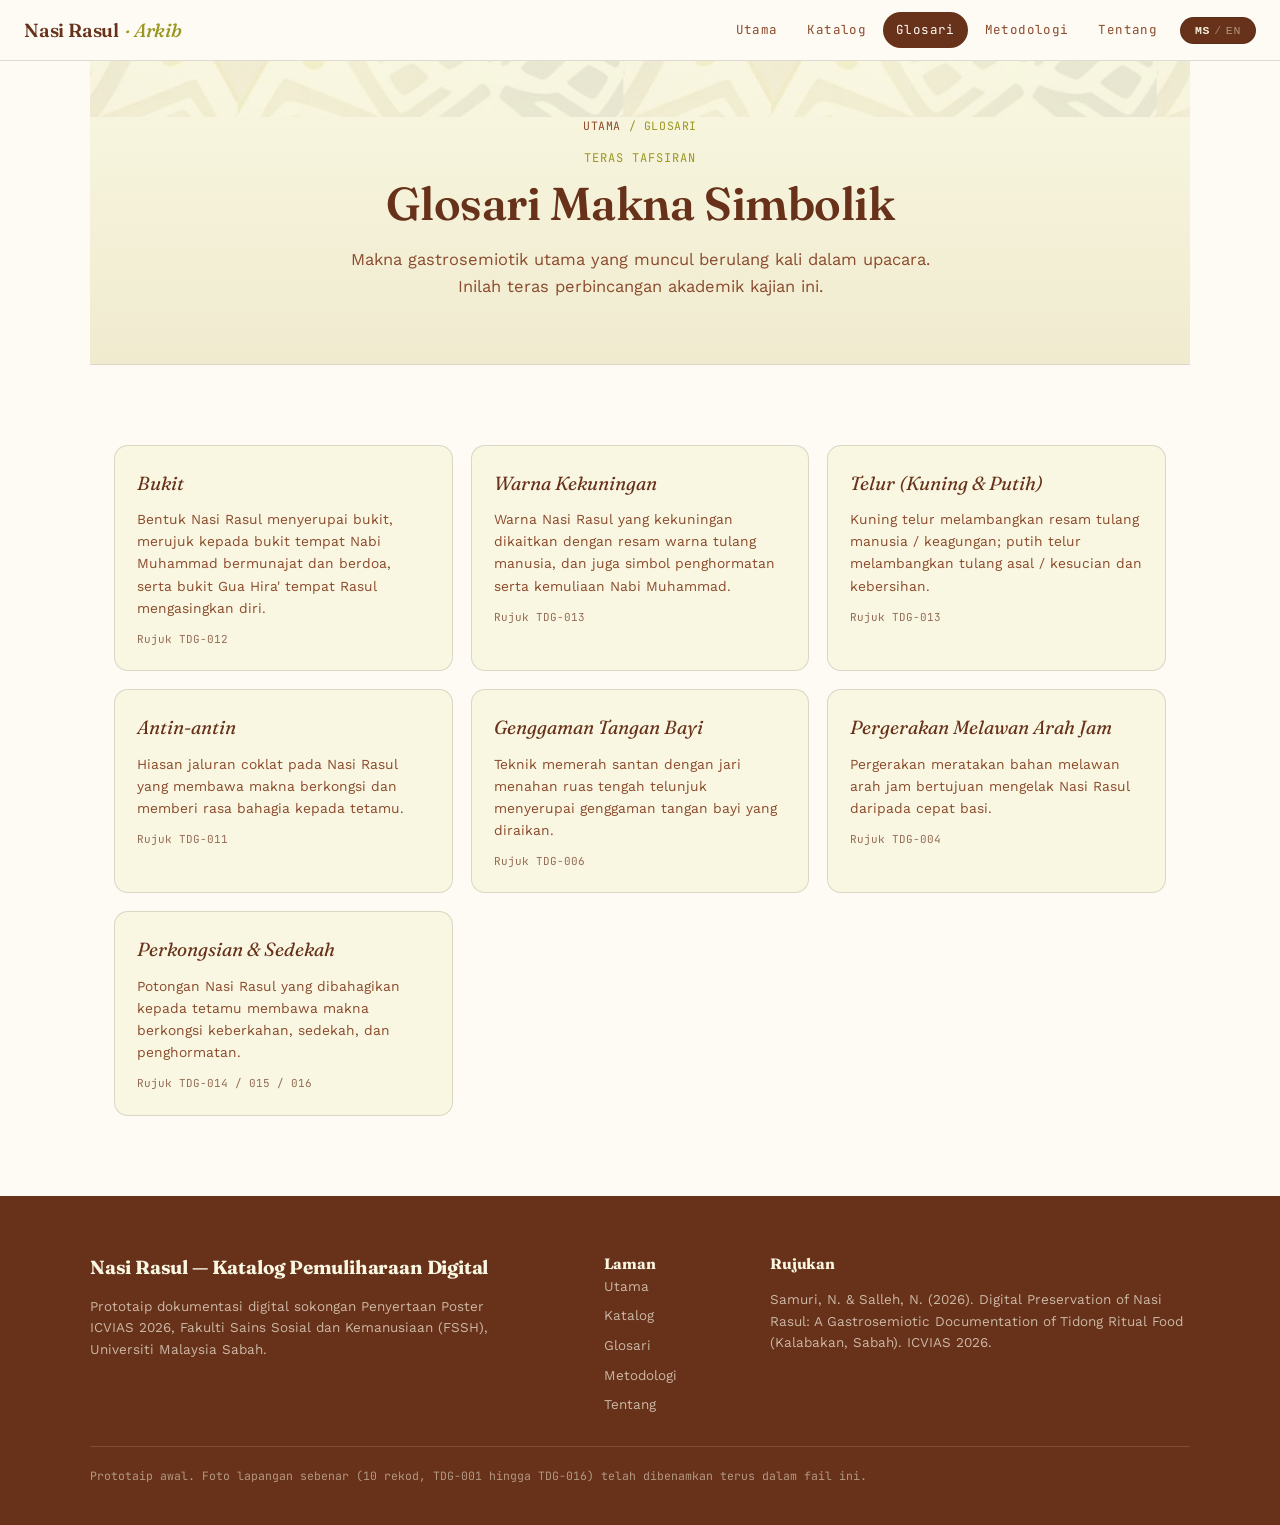
==== glosari.html @ fccd141f "Add files via upload" ====
<!DOCTYPE html>
<html lang="ms">
<head>
<meta charset="UTF-8">
<meta name="viewport" content="width=device-width, initial-scale=1.0">
<title>Glosari Makna — Nasi Rasul</title>
<link rel="preconnect" href="https://fonts.googleapis.com">
<link rel="preconnect" href="https://fonts.gstatic.com" crossorigin>
<link href="https://fonts.googleapis.com/css2?family=Fraunces:ital,opsz,wght@0,9..144,400;0,9..144,600;0,9..144,700;1,9..144,500&family=Work+Sans:wght@400;500;600&family=JetBrains+Mono:wght@400;500&display=swap" rel="stylesheet">
<link rel="stylesheet" href="styles.css">
</head>
<body data-page="glosari">

<nav class="topnav">
  <a class="brand" href="index.html">Nasi Rasul <em>· Arkib</em></a>
  <div class="nav-links">
    <a href="index.html" data-page="index" id="navHome">Utama</a>
    <a href="katalog.html" data-page="katalog" id="navKatalog">Katalog</a>
    <a href="glosari.html" data-page="glosari" id="navGlosari">Glosari</a>
    <a href="metodologi.html" data-page="metodologi" id="navMetod">Metodologi</a>
    <a href="tentang.html" data-page="tentang" id="navTentang">Tentang</a>
    <button class="lang-toggle" id="langToggle" type="button">
      <span class="lang-opt active" data-lang="ms">MS</span><span class="lang-sep">/</span><span class="lang-opt" data-lang="en">EN</span>
    </button>
  </div>
</nav>

<section class="page-hero">
  <div class="hero-inner">
    <div class="breadcrumb"><a href="index.html" data-i18n="navHome">Utama</a> / <span data-i18n="navGlosari">Glosari</span></div>
    <span class="section-kicker" id="glosariKicker">Teras Tafsiran</span>
    <h1 id="glosariHeading">Glosari Makna Simbolik</h1>
    <p class="hero-sub" id="glosariP">Makna gastrosemiotik utama yang muncul berulang kali dalam upacara. Inilah teras perbincangan akademik kajian ini.</p>
  </div>
</section>

<section id="glosari">
  <div class="glossary-grid" id="glossaryGrid"></div>
</section>

<footer>
  <div class="footer-inner">
    <div>
      <h3 id="footerHeading">Nasi Rasul — Katalog Pemuliharaan Digital</h3>
      <p id="footerP1">Prototaip dokumentasi digital sokongan Penyertaan Poster ICVIAS 2026, Fakulti Sains Sosial dan Kemanusiaan (FSSH), Universiti Malaysia Sabah.</p>
    </div>
    <div>
      <h3 style="font-size:15px;" id="footerNavHeading">Laman</h3>
      <div class="footer-links">
        <a href="index.html" data-i18n="navHome">Utama</a>
        <a href="katalog.html" data-i18n="navKatalog">Katalog</a>
        <a href="glosari.html" data-i18n="navGlosari">Glosari</a>
        <a href="metodologi.html" data-i18n="navMetod">Metodologi</a>
        <a href="tentang.html" data-i18n="navTentang">Tentang</a>
      </div>
    </div>
    <div>
      <h3 style="font-size:15px;" id="footerRefHeading">Rujukan</h3>
      <p>Samuri, N. &amp; Salleh, N. (2026). Digital Preservation of Nasi Rasul: A Gastrosemiotic Documentation of Tidong Ritual Food (Kalabakan, Sabah). ICVIAS 2026.</p>
    </div>
  </div>
  <div class="footer-note footer-inner" style="display:block;" id="footerNote">Prototaip awal. Foto lapangan sebenar (10 rekod, TDG-001 hingga TDG-016) telah dibenamkan terus dalam fail ini.</div>
</footer>

<script src="script.js"></script>
</body>
</html>
---- styles.css ----
:root{
    --mustard:#CDC82D;
    --mustard-deep:#9A9620;
    --cacao:#67311A;
    --cacao-soft:#8B4A2C;
    --green:#6F8F2C;
    --cream:#F9F7E2;
    --cream-warm:#F0EBCF;
    --maroon:#67311A;
    --blue:#5F84B8;
    --red:#B23347;
    --ink:#241A12;
    --paper:#FDFBF3;
    --line: rgba(36,26,18,0.14);
    --shadow: 0 10px 30px rgba(61,40,23,0.14);
    --batik: url('[data-uri]');
  }
  *{box-sizing:border-box;}
  html{scroll-behavior:smooth;}
  body{
    margin:0;
    background:var(--paper);
    color:var(--ink);
    font-family:'Work Sans',sans-serif;
    line-height:1.6;
    -webkit-font-smoothing:antialiased;
  }
  h1,h2,h3,.display{
    font-family:'Fraunces',serif;
    color:var(--cacao);
    margin:0;
    letter-spacing:-0.01em;
  }
  .mono{font-family:'JetBrains Mono',monospace;}
  a{color:inherit;}
  img{max-width:100%;display:block;}

  /* ---------- pattern background ---------- */
  .weave-pattern{
    background-image: var(--batik);
    background-repeat: repeat;
    background-size: 300px auto;
    background-blend-mode: multiply;
    opacity:1;
  }

  /* ---------- header / hero ---------- */
  header{
    position:relative;
    background:linear-gradient(180deg, var(--cream) 0%, var(--cream-warm) 100%);
    padding:64px 24px 88px;
    overflow:hidden;
    border-bottom:1px solid var(--line);
  }
  header::before{
    content:"";
    position:absolute; top:0; left:0; right:0; height:64px;
    background-image: var(--batik);
    background-repeat: repeat-x;
    background-size: auto 64px;
    opacity:0.55;
    pointer-events:none;
  }
  .hero-inner{max-width:920px;margin:0 auto;position:relative;text-align:center;}
  .eyebrow-row{
    display:flex; gap:10px; justify-content:center; flex-wrap:wrap; align-items:center; margin-bottom:22px;
  }
  .lang-toggle{
    font-family: ui-monospace, 'SF Mono', Menlo, monospace;
    font-size:11.5px; letter-spacing:0.06em;
    padding:6px 14px; border-radius:999px; cursor:pointer;
    border:1px solid rgba(61,40,23,0.3);
    background:var(--cacao); color:var(--cream);
    display:inline-flex; align-items:center; gap:4px;
  }
  .lang-opt{opacity:0.5; transition:opacity .15s ease;}
  .lang-opt.active{opacity:1; font-weight:600;}
  .lang-sep{opacity:0.4;}
  .pill{
    font-family:'JetBrains Mono',monospace;
    font-size:11.5px; letter-spacing:0.06em; text-transform:uppercase;
    padding:6px 14px; border-radius:999px;
    border:1px solid rgba(61,40,23,0.25);
    background:rgba(251,247,238,0.6);
    color:var(--cacao-soft);
  }
  header h1{
    font-size:clamp(34px,5.4vw,58px);
    font-weight:600;
    line-height:1.06;
  }
  header h1 em{
    font-style:italic;
    font-weight:500;
    color:var(--mustard-deep);
  }
  .hero-sub{
    max-width:620px;margin:22px auto 0;
    font-size:17px; color:var(--cacao-soft);
  }
  .hero-meta{
    margin-top:34px; display:flex; gap:28px; justify-content:center; flex-wrap:wrap;
    font-family:'JetBrains Mono',monospace; font-size:12px; color:var(--cacao-soft);
    text-transform:uppercase; letter-spacing:0.04em;
  }

  /* ---------- section shell ---------- */
  section{max-width:1100px; margin:0 auto; padding:80px 24px;}
  .section-head{max-width:640px; margin-bottom:44px;}
  .section-kicker{
    font-family:'JetBrains Mono',monospace; font-size:12px; letter-spacing:0.08em;
    text-transform:uppercase; color:var(--mustard-deep); margin-bottom:10px; display:block;
  }
  .section-head h2{font-size:clamp(26px,3.4vw,36px); font-weight:600;}
  .section-head p{margin-top:14px; color:var(--cacao-soft); font-size:15.5px;}

  /* ---------- intro ---------- */
  .intro-grid{
    display:grid; grid-template-columns: 1.1fr 0.9fr; gap:48px; align-items:start;
  }
  .intro-grid p{color:var(--cacao-soft); font-size:15.5px; margin:0 0 16px;}
  .stat-card{
    background:var(--cream); border:1px solid var(--line); border-radius:14px; padding:22px;
    display:grid; grid-template-columns:1fr 1fr; gap:18px;
  }
  .stat{padding:6px 0;}
  .stat .n{font-family:'Fraunces',serif; font-size:30px; font-weight:600; color:var(--maroon); line-height:1;}
  .stat .l{font-size:12px; color:var(--cacao-soft); margin-top:6px; text-transform:uppercase; letter-spacing:0.04em;}

  /* ---------- filter bar ---------- */
  .filter-bar{display:flex; gap:10px; flex-wrap:wrap; margin-bottom:32px;}
  .filter-btn{
    font-family:'JetBrains Mono',monospace; font-size:12.5px;
    padding:9px 16px; border-radius:999px; cursor:pointer;
    border:1px solid rgba(61,40,23,0.25); background:transparent; color:var(--cacao);
    transition:all .18s ease;
  }
  .filter-btn:hover{border-color:var(--cacao);}
  .filter-btn.active{background:var(--cacao); color:var(--paper); border-color:var(--cacao);}

  /* ---------- catalog grid / cards ---------- */
  .catalog-grid{
    display:grid; grid-template-columns:repeat(auto-fill,minmax(260px,1fr)); gap:20px;
  }
  .card{
    background:var(--paper); border:1px solid var(--line); border-radius:16px; overflow:hidden;
    cursor:pointer; box-shadow:0 1px 2px rgba(61,40,23,0.06);
    transition:transform .22s ease, box-shadow .22s ease;
    display:flex; flex-direction:column;
  }
  .card:hover{transform:translateY(-4px); box-shadow:var(--shadow);}
  .card-swatch{
    height:130px; position:relative;
    display:flex; align-items:flex-end; justify-content:space-between;
    padding:14px 16px;
  }
  .card-swatch::after{
    content:""; position:absolute; inset:0;
    background-image:repeating-linear-gradient(45deg, rgba(255,255,255,0.07) 0px, rgba(255,255,255,0.07) 2px, transparent 2px, transparent 14px);
  }
  .cat-persediaan .card-swatch{background:linear-gradient(135deg,var(--green),#4d6620);}
  .cat-bahan-simbol .card-swatch{background:linear-gradient(135deg,var(--cacao-soft),var(--cacao));}
  .cat-interaksi-informan .card-swatch{background:linear-gradient(135deg,var(--blue),#3d5a82);}
  .card-code{font-family:'JetBrains Mono',monospace; color:#fff; font-size:13px; opacity:0.92; position:relative; z-index:1;}
  .card-tag{
    font-family:'JetBrains Mono',monospace; font-size:10.5px; color:#fff; background:rgba(0,0,0,0.22);
    padding:4px 9px; border-radius:999px; position:relative; z-index:1; text-transform:uppercase; letter-spacing:0.03em;
  }
  .card-body{padding:16px 18px 18px; flex:1; display:flex; flex-direction:column;}
  .card-body h3{font-size:16px; font-weight:600; line-height:1.35; margin-bottom:10px;}
  .card-body .desc{font-size:13.5px; color:var(--cacao-soft); flex:1;}
  .card-open{
    margin-top:14px; font-family:'JetBrains Mono',monospace; font-size:11.5px;
    color:var(--maroon); text-transform:uppercase; letter-spacing:0.04em;
  }

  /* ---------- modal ---------- */
  .modal-backdrop{
    position:fixed; inset:0; background:rgba(36,26,18,0.55); backdrop-filter:blur(2px);
    display:none; align-items:center; justify-content:center; padding:24px; z-index:50;
  }
  .modal-backdrop.open{display:flex;}
  .modal{
    background:var(--paper); border-radius:18px; max-width:640px; width:100%;
    max-height:86vh; overflow-y:auto; box-shadow:0 30px 80px rgba(0,0,0,0.35);
    border:1px solid var(--line); position:relative;
  }
  .modal-head{padding:26px 30px 18px; border-bottom:1px dashed var(--line);}
  .modal-head .card-code{color:var(--cacao-soft); font-size:13px;}
  .modal-head h3{font-size:22px; margin-top:8px;}
  .modal-close{
    position:absolute; top:18px; right:20px; width:32px; height:32px; border-radius:50%;
    border:1px solid var(--line); background:var(--cream); cursor:pointer; font-size:16px; color:var(--cacao);
    display:flex; align-items:center; justify-content:center;
  }
  .record-grid{padding:22px 30px 30px; display:grid; grid-template-columns:1fr; gap:16px;}
  .record-row{border-bottom:1px dotted var(--line); padding-bottom:14px;}
  .record-row:last-child{border-bottom:none;}
  .record-label{
    font-family:'JetBrains Mono',monospace; font-size:11px; text-transform:uppercase;
    letter-spacing:0.05em; color:var(--mustard-deep); margin-bottom:6px;
  }
  .record-value{font-size:14.5px; color:var(--ink);}
  .record-value.extra{font-size:13.5px; color:var(--cacao-soft); margin-top:6px; padding-left:14px; border-left:2px solid var(--cream-warm);}

  /* ---------- glossary ---------- */
  .glossary-grid{display:grid; grid-template-columns:repeat(auto-fill,minmax(280px,1fr)); gap:18px;}
  .gloss-card{
    background:var(--cream); border-radius:14px; padding:22px; border:1px solid var(--line);
  }
  .gloss-card .g-symbol{font-family:'Fraunces',serif; font-style:italic; font-size:19px; color:var(--maroon); margin-bottom:10px;}
  .gloss-card p{font-size:13.8px; color:var(--cacao-soft); margin:0;}
  .gloss-card .g-source{
    margin-top:12px; font-family:'JetBrains Mono',monospace; font-size:11px; color:var(--cacao); opacity:0.7;
  }

  /* ---------- methodology ---------- */
  .method-list{list-style:none; margin:0; padding:0; display:grid; gap:14px;}
  .method-list li{
    display:flex; gap:14px; align-items:flex-start; font-size:14.5px; color:var(--cacao-soft);
    background:var(--cream); border:1px solid var(--line); border-radius:12px; padding:16px 18px;
  }
  .method-list li::before{
    content:"◆"; color:var(--mustard-deep); font-size:11px; margin-top:4px;
  }

  footer{
    background:var(--cacao); color:var(--cream); padding:56px 24px 40px;
  }
  .footer-inner{max-width:1100px; margin:0 auto; display:flex; justify-content:space-between; gap:40px; flex-wrap:wrap;}
  footer h3{color:var(--cream); font-size:19px;}
  footer p{color:rgba(243,236,217,0.72); font-size:13.5px; max-width:420px;}
  .footer-note{
    font-family:'JetBrains Mono',monospace; font-size:11.5px; color:rgba(243,236,217,0.55);
    margin-top:30px; border-top:1px solid rgba(243,236,217,0.15); padding-top:20px;
  }

  /* ---------- top navigation ---------- */
  .topnav{
    position:sticky; top:0; z-index:40;
    display:flex; align-items:center; justify-content:space-between; gap:18px;
    padding:12px 24px; flex-wrap:wrap;
    background:rgba(253,251,243,0.92);
    -webkit-backdrop-filter:blur(8px); backdrop-filter:blur(8px);
    border-bottom:1px solid var(--line);
  }
  .topnav .brand{
    font-family:'Fraunces',serif; font-weight:600; font-size:19px;
    color:var(--cacao); text-decoration:none; letter-spacing:-0.01em;
    display:inline-flex; align-items:baseline; gap:6px;
  }
  .topnav .brand em{font-style:italic; font-weight:500; color:var(--mustard-deep);}
  .nav-links{display:flex; gap:4px; flex-wrap:wrap; align-items:center;}
  .nav-links a{
    font-family:'JetBrains Mono',monospace; font-size:12.5px; letter-spacing:0.03em;
    text-decoration:none; color:var(--cacao-soft); padding:8px 13px; border-radius:999px;
    transition:background .16s ease, color .16s ease;
  }
  .nav-links a:hover{background:var(--cream); color:var(--cacao);}
  .nav-links a.active{background:var(--cacao); color:var(--paper);}
  .topnav .lang-toggle{margin-left:6px;}

  /* ---------- inner page hero ---------- */
  .page-hero{
    position:relative; overflow:hidden;
    background:linear-gradient(180deg, var(--cream) 0%, var(--cream-warm) 100%);
    border-bottom:1px solid var(--line);
    padding:56px 24px 64px;
  }
  .page-hero::before{
    content:""; position:absolute; top:0; left:0; right:0; height:56px;
    background-image: var(--batik);
    background-repeat: repeat-x;
    background-size: auto 56px;
    opacity:0.5; pointer-events:none;
  }
  .page-hero .hero-inner{max-width:820px; margin:0 auto; text-align:center; position:relative;}
  .page-hero h1{font-size:clamp(30px,4.6vw,46px); font-weight:600; line-height:1.1;}
  .page-hero .hero-sub{max-width:620px; margin:18px auto 0; font-size:16.5px; color:var(--cacao-soft);}
  .breadcrumb{
    font-family:'JetBrains Mono',monospace; font-size:11.5px; letter-spacing:0.05em;
    text-transform:uppercase; color:var(--mustard-deep); margin-bottom:14px;
  }
  .breadcrumb a{text-decoration:none; color:var(--cacao-soft);}
  .breadcrumb a:hover{color:var(--cacao);}

  /* ---------- home preview cards ---------- */
  .preview-grid{
    display:grid; grid-template-columns:repeat(auto-fill,minmax(240px,1fr)); gap:18px;
  }
  .preview-card{
    display:flex; flex-direction:column; gap:10px;
    background:var(--paper); border:1px solid var(--line); border-radius:16px;
    padding:22px 22px 20px; text-decoration:none;
    box-shadow:0 1px 2px rgba(61,40,23,0.06);
    transition:transform .22s ease, box-shadow .22s ease, border-color .22s ease;
  }
  .preview-card:hover{transform:translateY(-4px); box-shadow:var(--shadow); border-color:rgba(61,40,23,0.28);}
  .preview-card .pc-num{
    font-family:'JetBrains Mono',monospace; font-size:11.5px; letter-spacing:0.06em;
    color:var(--mustard-deep); text-transform:uppercase;
  }
  .preview-card h3{font-size:18px; font-weight:600;}
  .preview-card p{font-size:13.5px; color:var(--cacao-soft); margin:0; flex:1;}
  .preview-card .pc-open{
    font-family:'JetBrains Mono',monospace; font-size:11.5px; color:var(--maroon);
    text-transform:uppercase; letter-spacing:0.04em; margin-top:4px;
  }

  /* ---------- footer page links ---------- */
  .footer-links{display:flex; flex-direction:column; gap:8px;}
  .footer-links a{
    color:rgba(243,236,217,0.72); text-decoration:none; font-size:13.5px;
  }
  .footer-links a:hover{color:var(--cream); text-decoration:underline;}

  @media (max-width:760px){
    .intro-grid{grid-template-columns:1fr;}
    section{padding:56px 20px;}
    .topnav{padding:12px 16px; gap:10px;}
    .nav-links{width:100%; justify-content:flex-start;}
    .nav-links a{padding:7px 11px; font-size:12px;}
    .page-hero{padding:40px 20px 48px;}
  }
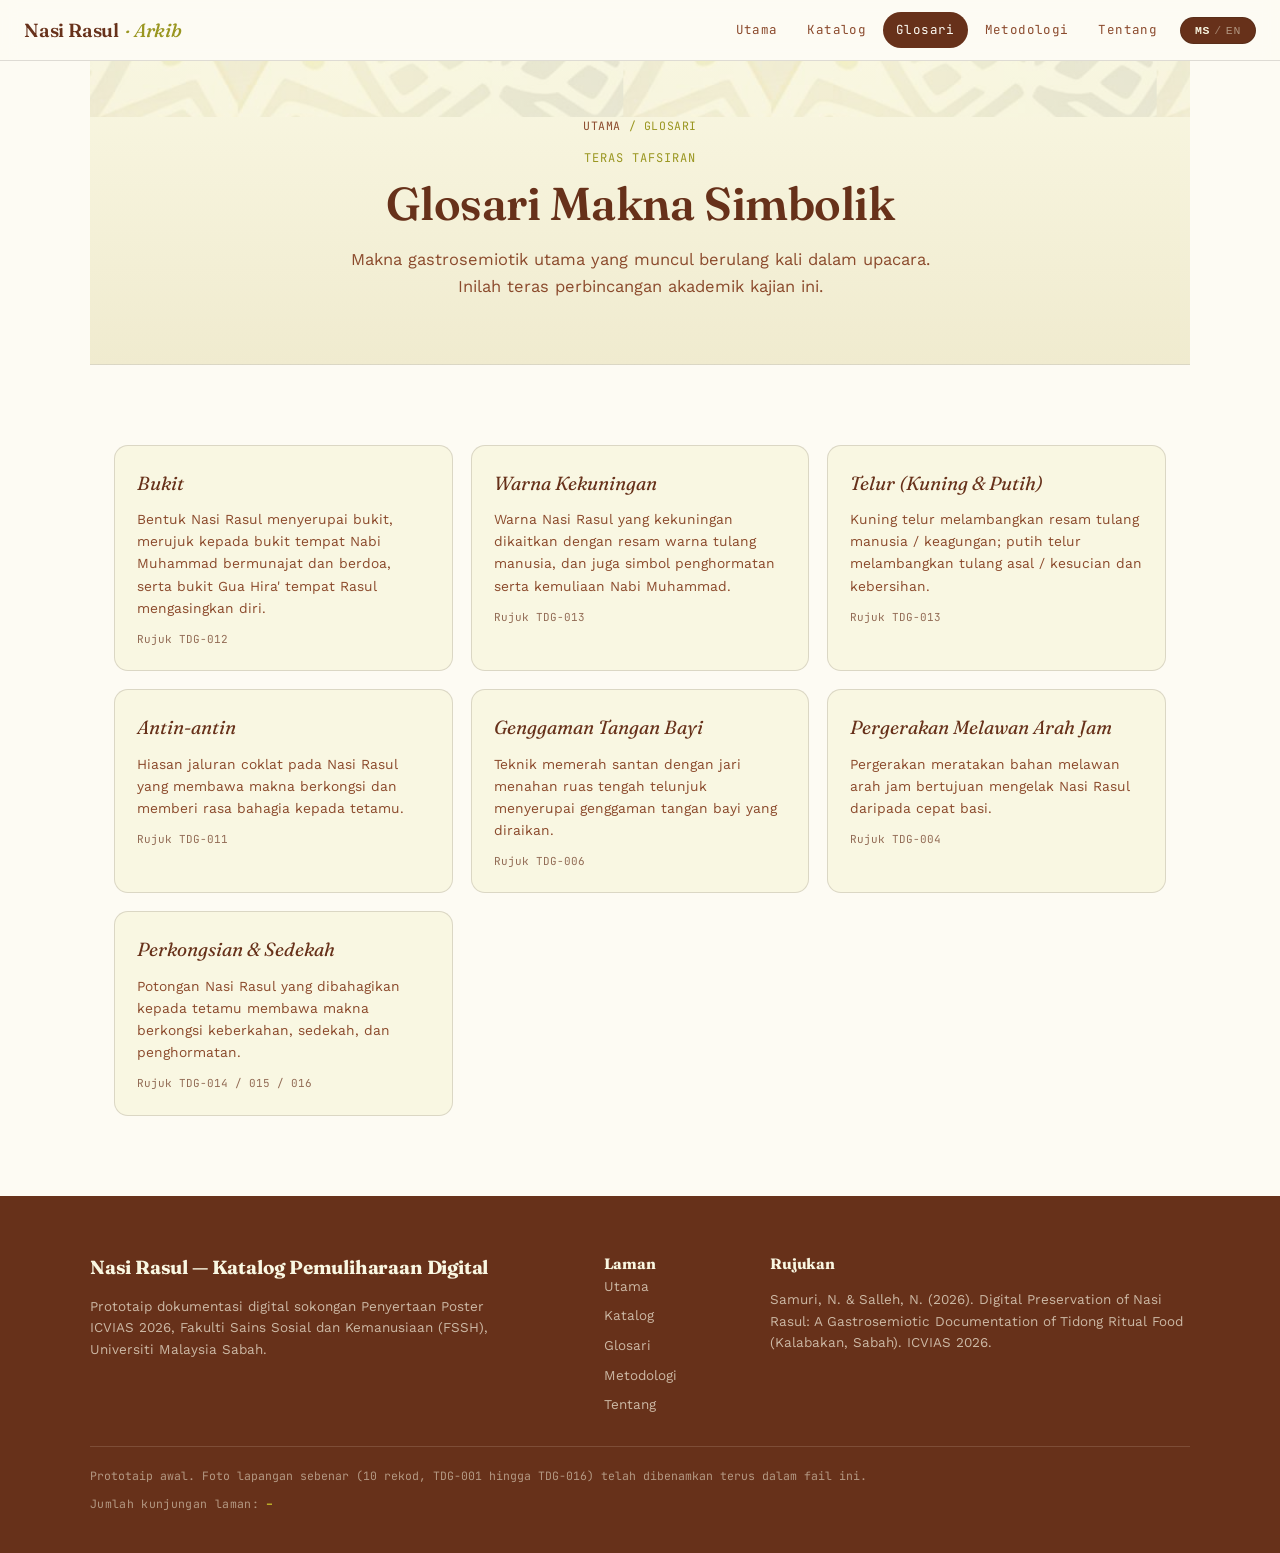
==== commit 076d4a08: "Add files via upload" ====
--- a/glosari.html
+++ b/glosari.html
@@ -59,9 +59,14 @@
       <p>Samuri, N. &amp; Salleh, N. (2026). Digital Preservation of Nasi Rasul: A Gastrosemiotic Documentation of Tidong Ritual Food (Kalabakan, Sabah). ICVIAS 2026.</p>
     </div>
   </div>
-  <div class="footer-note footer-inner" style="display:block;" id="footerNote">Prototaip awal. Foto lapangan sebenar (10 rekod, TDG-001 hingga TDG-016) telah dibenamkan terus dalam fail ini.</div>
+  <div class="footer-note footer-inner" style="display:block;">
+    <span id="footerNote">Prototaip awal. Foto lapangan sebenar (10 rekod, TDG-001 hingga TDG-016) telah dibenamkan terus dalam fail ini.</span>
+    <span class="visit-count"><span data-i18n="visitLabel">Jumlah kunjungan laman</span>: <span id="visitCount">–</span></span>
+  </div>
 </footer>
 
+<script data-goatcounter="https://nasi-rasul.goatcounter.com/count"
+        async src="//gc.zgo.at/count.js"></script>
 <script src="script.js"></script>
 </body>
 </html>
--- a/styles.css
+++ b/styles.css
@@ -234,6 +234,12 @@
     font-family:'JetBrains Mono',monospace; font-size:11.5px; color:rgba(243,236,217,0.55);
     margin-top:30px; border-top:1px solid rgba(243,236,217,0.15); padding-top:20px;
   }
+  .visit-count{
+    display:block; margin-top:10px;
+    font-family:'JetBrains Mono',monospace; font-size:11.5px;
+    color:rgba(243,236,217,0.55); letter-spacing:0.03em;
+  }
+  .visit-count #visitCount{color:var(--mustard); font-weight:600;}
 
   /* ---------- top navigation ---------- */
   .topnav{
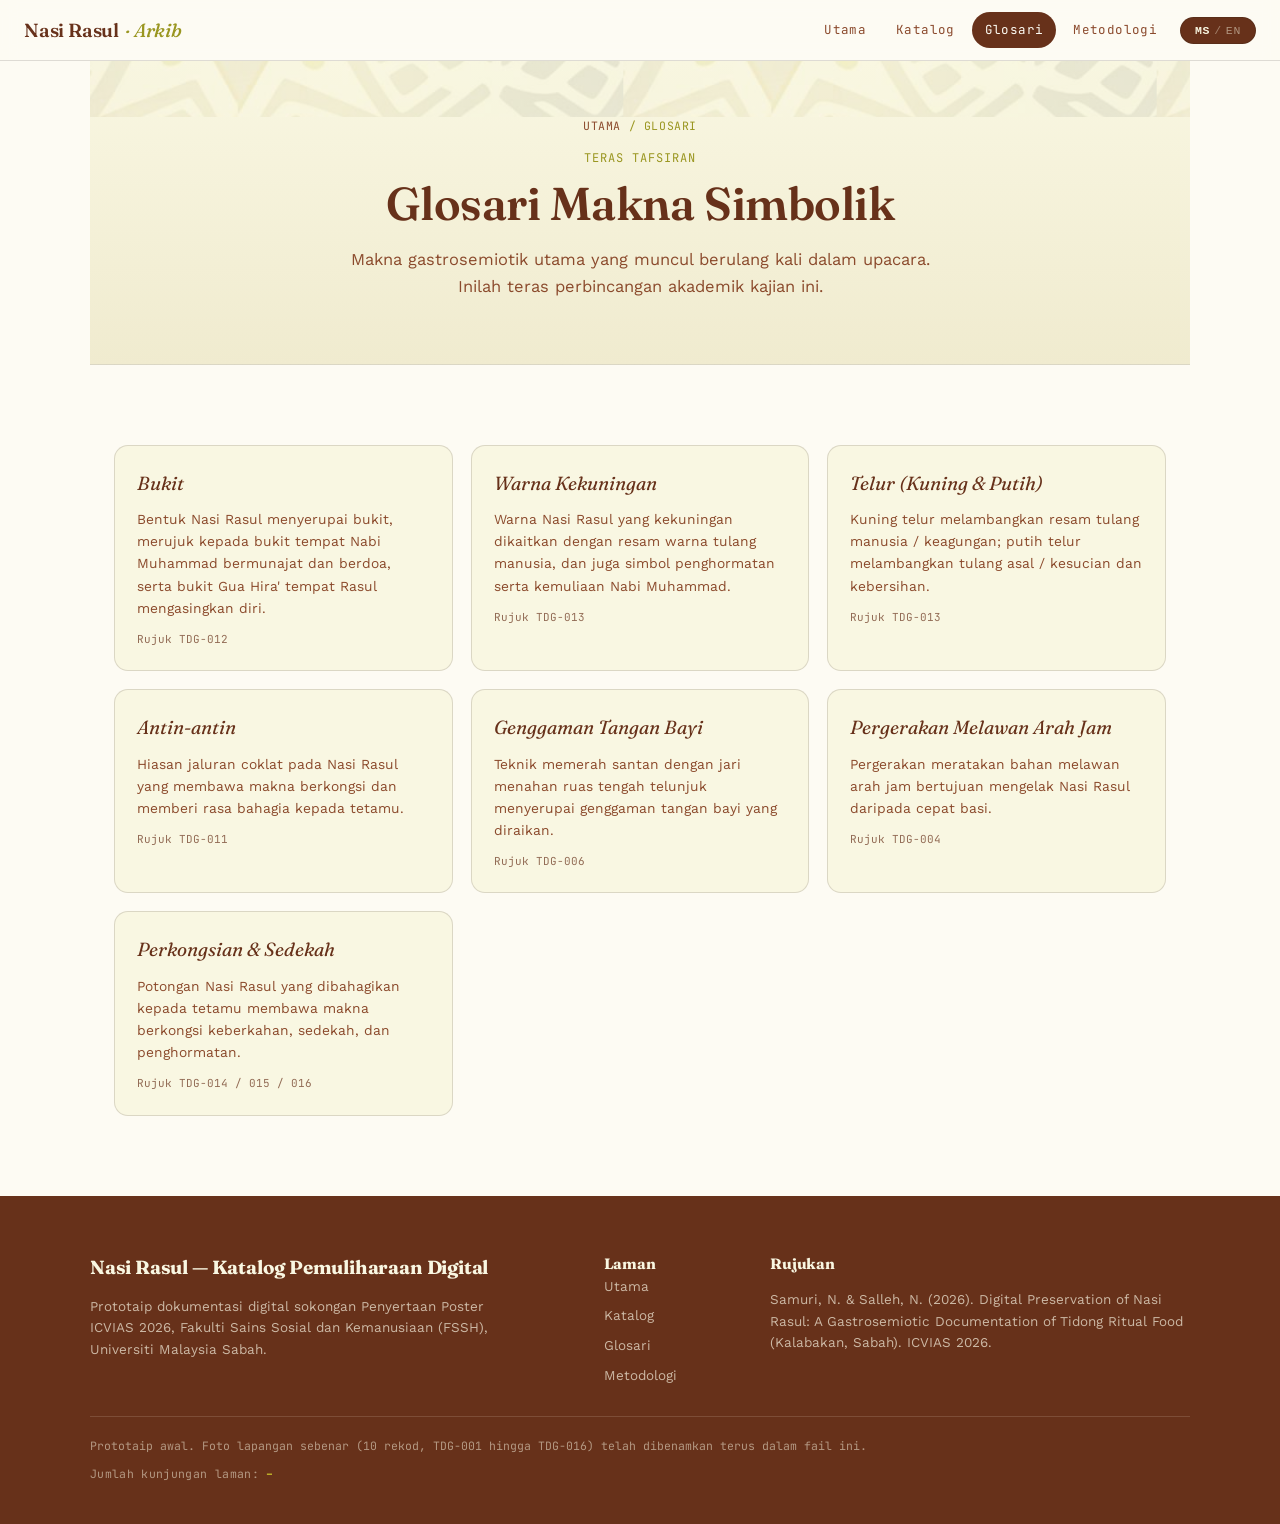
==== commit 66b281fa: "Add files via upload" ====
--- a/glosari.html
+++ b/glosari.html
@@ -18,7 +18,6 @@
     <a href="katalog.html" data-page="katalog" id="navKatalog">Katalog</a>
     <a href="glosari.html" data-page="glosari" id="navGlosari">Glosari</a>
     <a href="metodologi.html" data-page="metodologi" id="navMetod">Metodologi</a>
-    <a href="tentang.html" data-page="tentang" id="navTentang">Tentang</a>
     <button class="lang-toggle" id="langToggle" type="button">
       <span class="lang-opt active" data-lang="ms">MS</span><span class="lang-sep">/</span><span class="lang-opt" data-lang="en">EN</span>
     </button>
@@ -51,7 +50,6 @@
         <a href="katalog.html" data-i18n="navKatalog">Katalog</a>
         <a href="glosari.html" data-i18n="navGlosari">Glosari</a>
         <a href="metodologi.html" data-i18n="navMetod">Metodologi</a>
-        <a href="tentang.html" data-i18n="navTentang">Tentang</a>
       </div>
     </div>
     <div>
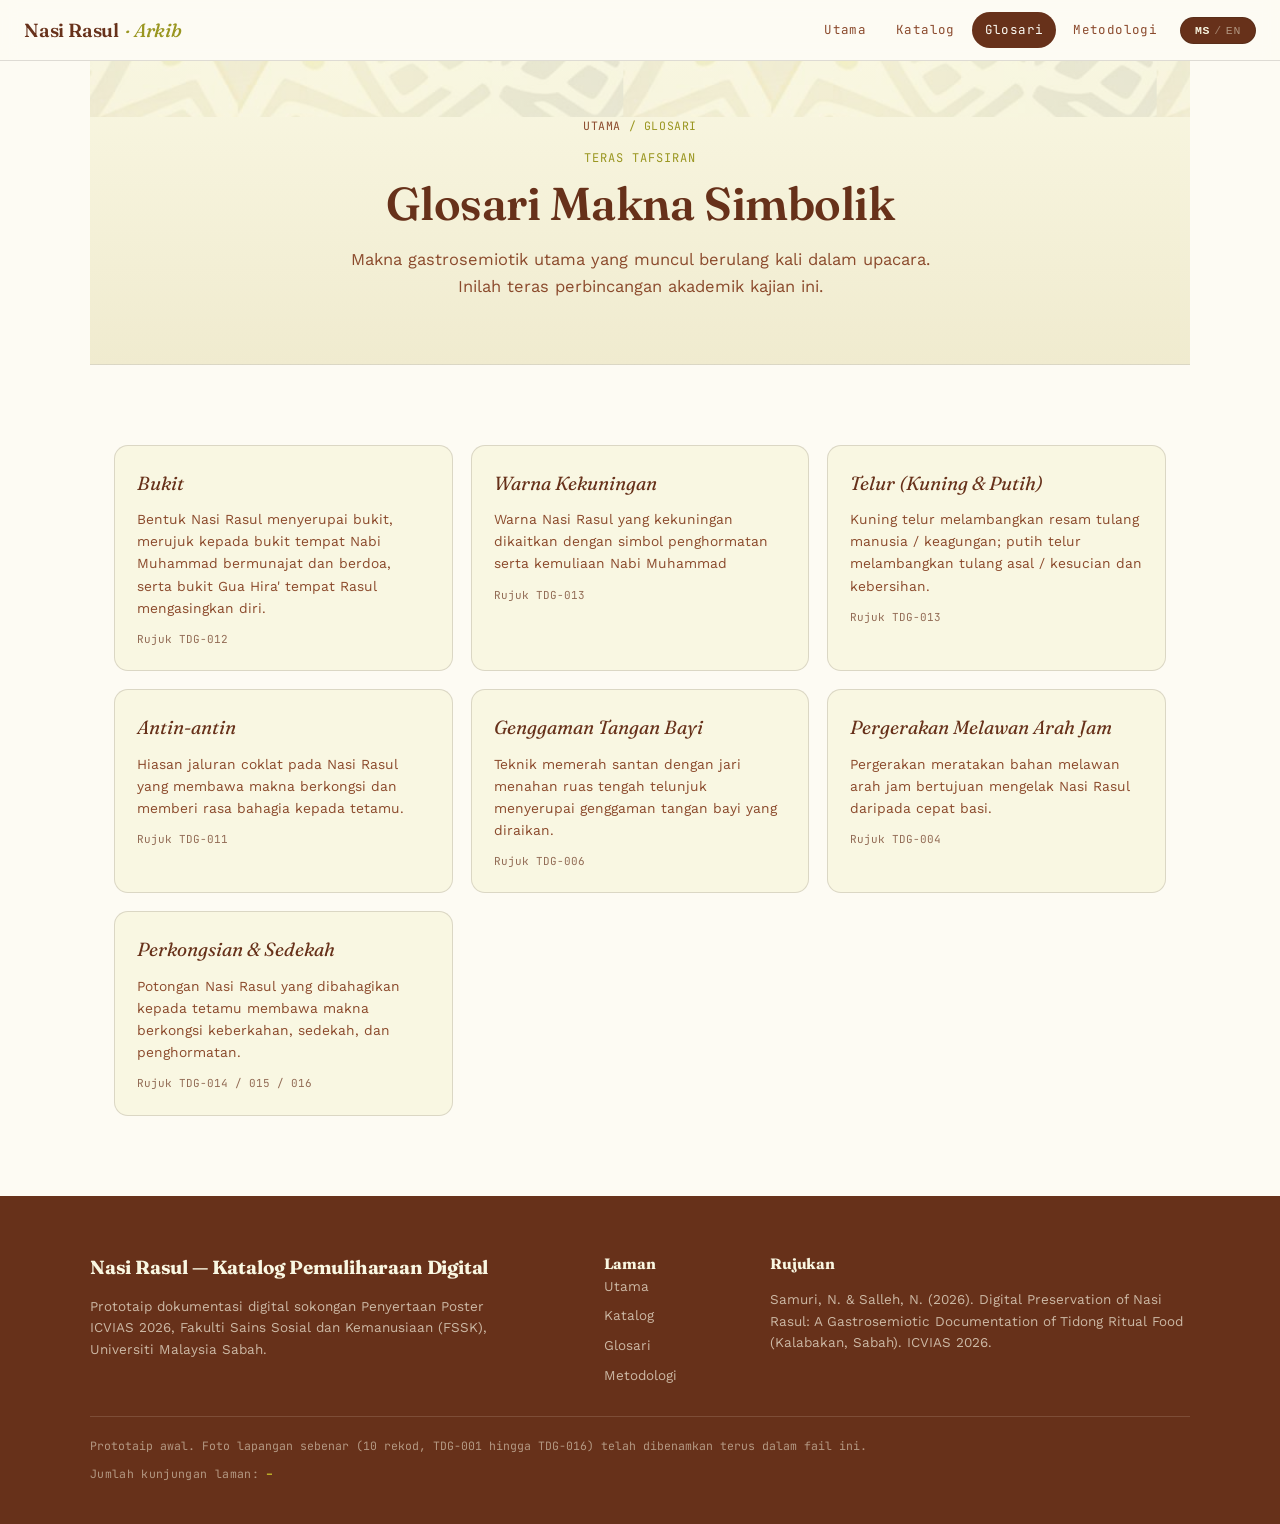
==== commit bbc24ddf: "Add files via upload" ====
--- a/glosari.html
+++ b/glosari.html
@@ -41,7 +41,7 @@
   <div class="footer-inner">
     <div>
       <h3 id="footerHeading">Nasi Rasul — Katalog Pemuliharaan Digital</h3>
-      <p id="footerP1">Prototaip dokumentasi digital sokongan Penyertaan Poster ICVIAS 2026, Fakulti Sains Sosial dan Kemanusiaan (FSSH), Universiti Malaysia Sabah.</p>
+      <p id="footerP1">Prototaip dokumentasi digital sokongan Penyertaan Poster ICVIAS 2026, Fakulti Sains Sosial dan Kemanusiaan (FSSK), Universiti Malaysia Sabah.</p>
     </div>
     <div>
       <h3 style="font-size:15px;" id="footerNavHeading">Laman</h3>
--- a/styles.css
+++ b/styles.css
@@ -141,6 +141,7 @@
   /* ---------- catalog grid / cards ---------- */
   .catalog-grid{
     display:grid; grid-template-columns:repeat(auto-fill,minmax(260px,1fr)); gap:20px;
+    grid-auto-rows:1fr;
   }
   .card{
     background:var(--paper); border:1px solid var(--line); border-radius:16px; overflow:hidden;
@@ -150,17 +151,15 @@
   }
   .card:hover{transform:translateY(-4px); box-shadow:var(--shadow);}
   .card-swatch{
-    height:130px; position:relative;
-    display:flex; align-items:flex-end; justify-content:space-between;
-    padding:14px 16px;
-  }
+    position:relative; overflow:hidden; height:280px; background:#fff;
+  }
+  .card-swatch img{width:100%; height:100%; object-fit:contain; display:block;}
   .card-swatch::after{
-    content:""; position:absolute; inset:0;
-    background-image:repeating-linear-gradient(45deg, rgba(255,255,255,0.07) 0px, rgba(255,255,255,0.07) 2px, transparent 2px, transparent 14px);
-  }
-  .cat-persediaan .card-swatch{background:linear-gradient(135deg,var(--green),#4d6620);}
-  .cat-bahan-simbol .card-swatch{background:linear-gradient(135deg,var(--cacao-soft),var(--cacao));}
-  .cat-interaksi-informan .card-swatch{background:linear-gradient(135deg,var(--blue),#3d5a82);}
+    content:""; position:absolute; inset:0; pointer-events:none;
+    background-image:linear-gradient(180deg, rgba(36,26,18,0) 62%, rgba(36,26,18,0.78) 100%);
+  }
+  .card-swatch .card-code{position:absolute; left:16px; bottom:14px; z-index:2;}
+  .card-swatch .card-tag{position:absolute; right:16px; bottom:14px; z-index:2;}
   .card-code{font-family:'JetBrains Mono',monospace; color:#fff; font-size:13px; opacity:0.92; position:relative; z-index:1;}
   .card-tag{
     font-family:'JetBrains Mono',monospace; font-size:10.5px; color:#fff; background:rgba(0,0,0,0.22);
